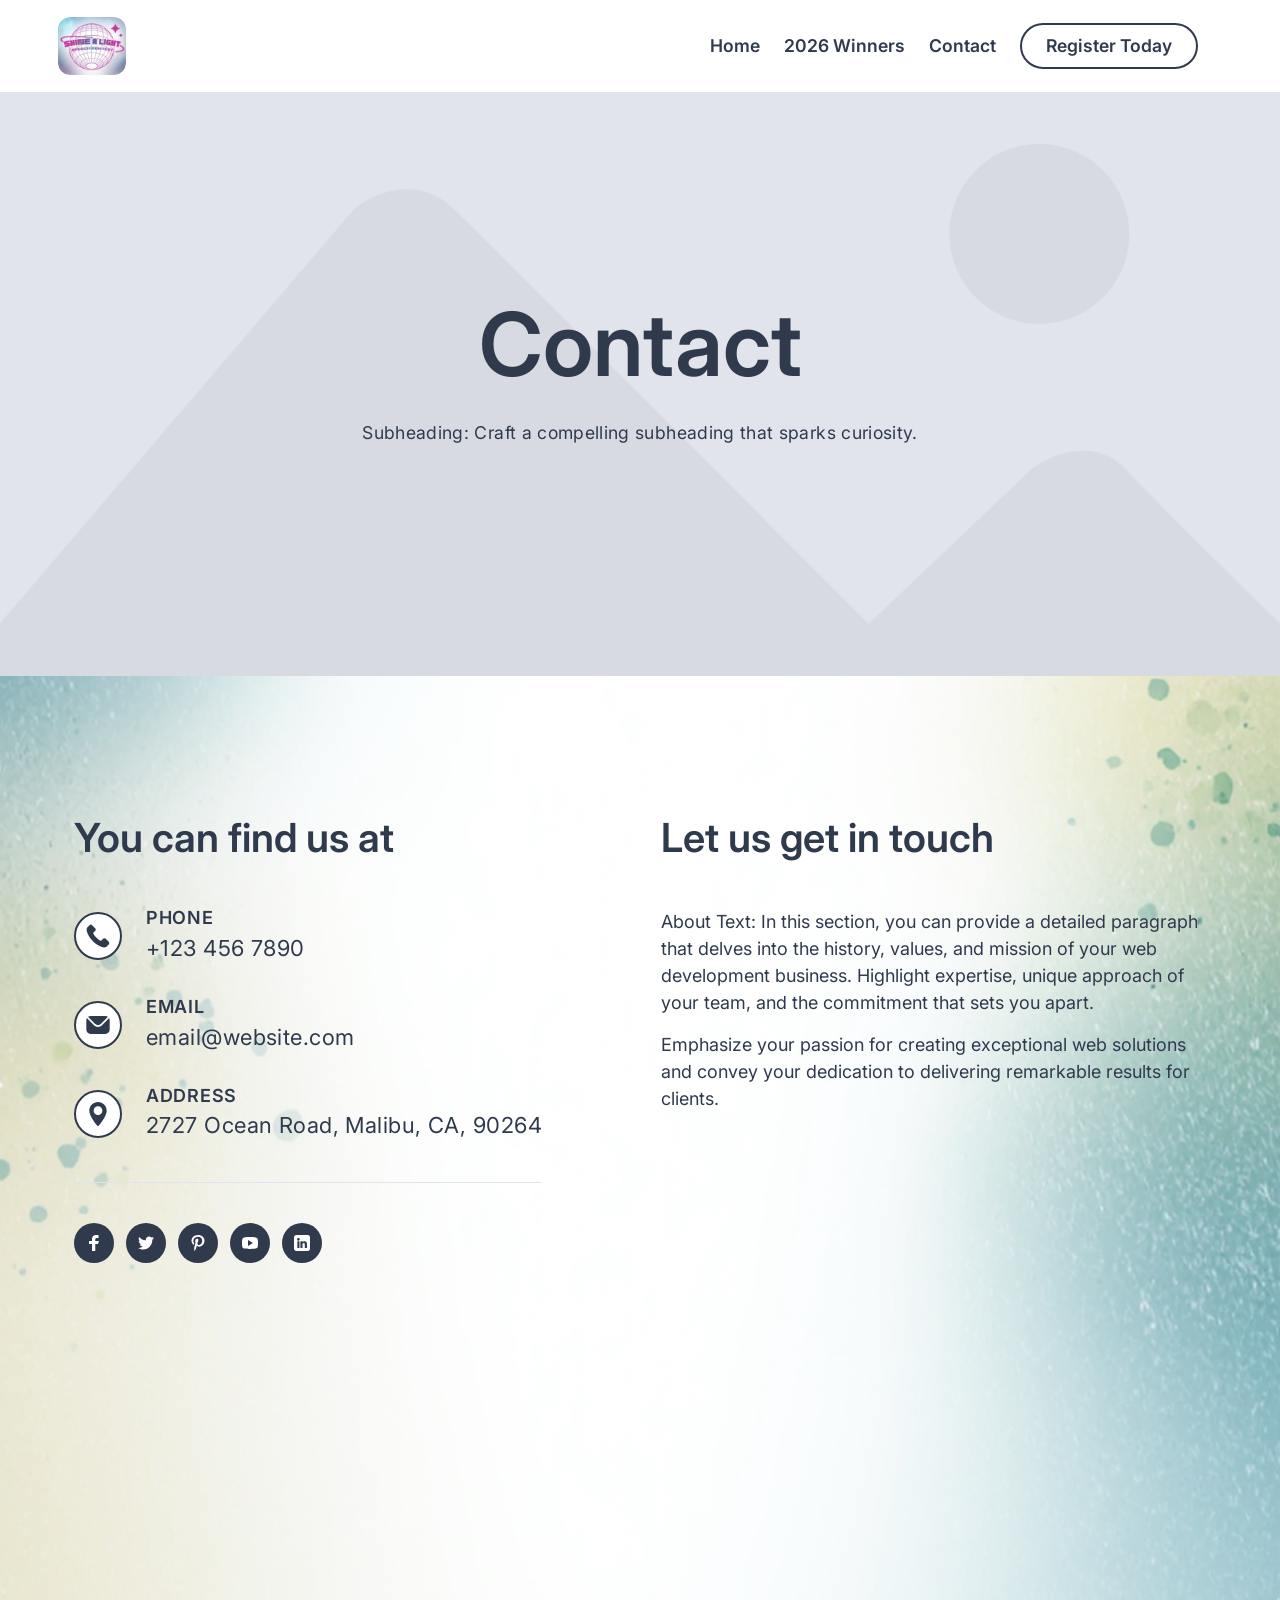
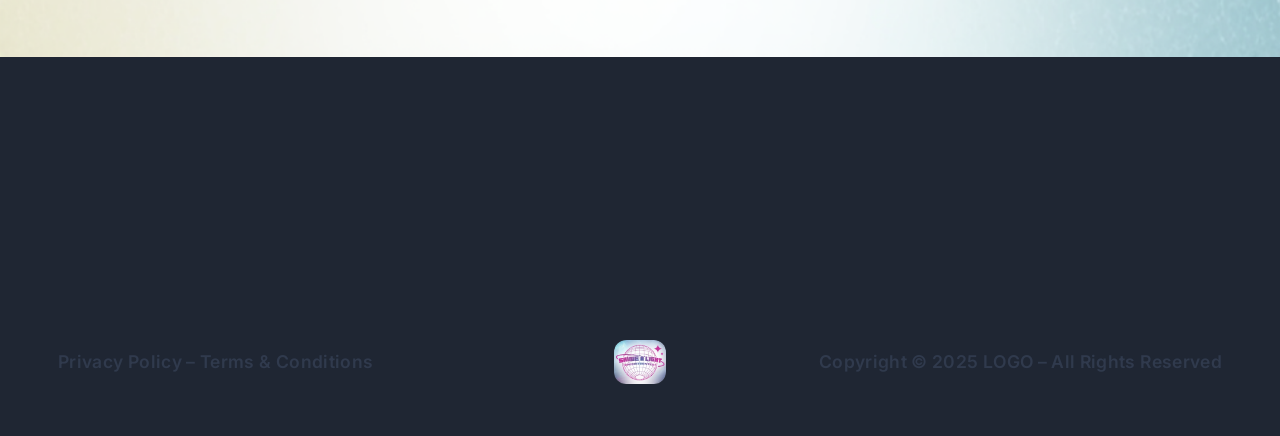
==== contact.html @ bc873f7a "Initial commit" ====
<!DOCTYPE html>
<html lang="en">

<head>
  <meta charset="UTF-8" />
  <meta name="viewport" content="width=device-width, initial-scale=1.0" />
  <link rel="icon" type="image/png" href="img/favicon.png" />
  <title>CONTACT</title>
  <link rel="stylesheet" href="css/style.css" />
</head>

<body>
  <div class="wrapper">
    <header class="header">
      <div class="header__container">
        <a href="index.html" class="header__logo logo"><img src="img/logo.png" alt="2026 Shine A Light Speech Contest" /></a>
        <div class="header__navigation">
          <div class="header__menu menu">
            <nav class="menu__body">
              <nav class="menu__body">
                <ul class="menu__list">
                  <li class="menu__item"><a href="index.html" class="menu__link">Home</a></li>
                  <li class="menu__item"><a href="winners.html" class="menu__link">2026 Winners</a></li>
                  <li class="menu__item"><a href="contact.html" class="menu__link">Contact</a></li>
                </ul>
                <a href="#" class="actions-header__button">Register Today</a>
              </nav>
          </div>
          <div class="header__actions actions-header">
            <button type="button" class="menu__icon icon-menu"><span></span></button>
          </div>
        </div>
      </div>
    </header>
    <main class="page">
      <section class="page__main main main_contact main_pages">
        <div class="main__container main__container_pages">
          <h1 class="main__title">Contact</h1>
          <div class="main__text main__text_pages">
            Subheading: Craft a compelling subheading that sparks curiosity.
          </div>
        </div>
      </section>
      <section class="page__contact contact">
        <div class="contact__container">
          <div class="contact__contacts">
            <h2 class="contact__title">You can find us at</h2>
            <div class="contact__connect connect-contact">
              <a type="tel:+1234567890" href="#" class="connect-contact__item">
                <div class="connect-contact__icon"><img src="img/contact/phone.svg" alt="ico" /></div>
                <div class="connect-contact__content">
                  <h3 class="connect-contant__type">Phone</h3>
                  <div class="connect-contact__label">+123 456 7890</div>
                </div>
              </a>
              <a type="mailto:email@website.com" href="#" class="connect-contact__item">
                <div class="connect-contact__icon"><img src="img/contact/email.svg" alt="ico" /></div>
                <div class="connect-contact__content">
                  <h3 class="connect-contant__type">Email</h3>
                  <div class="connect-contact__label">email@website.com</div>
                </div>
              </a>
              <a href="https://www.google.com/maps/place/Skill+Chart/@34.0349095,-118.6967567,942m/data=!3m2!1e3!4b1!4m6!3m5!1s0x80e81e35198c4237:0x9be35a11a754469a!8m2!3d34.0349051!4d-118.6941818!16s%2Fg%2F11vr04dx6l?hl=en&entry=ttu&g_ep=EgoyMDI1MDEwMS4wIKXMDSoASAFQAw%3D%3D"
                class="connect-contact__item">
                <div class="connect-contact__icon"><img src="img/contact/address.svg" alt="ico" /></div>
                <div class="connect-contact__content">
                  <h3 class="connect-contant__type">Address</h3>
                  <div class="connect-contact__label">2727 Ocean Road, Malibu, CA, 90264</div>
                </div>
              </a>
            </div>
            <div class="contact__links">
              <a href="#" class="contact__link"><img src="img/contact/fb.svg" alt="icon" /></a>
              <a href="#" class="contact__link"><img src="img/contact/tw.svg" alt="icon" /></a>
              <a href="#" class="contact__link"><img src="img/contact/ig.svg" alt="icon" /></a>
              <a href="#" class="contact__link"><img src="img/contact/youtube.svg" alt="icon" /></a>
              <a href="#" class="contact__link"><img src="img/contact/in.svg" alt="icon" /></a>
            </div>
          </div>
          <div class="contact__info">
            <h2 class="contact__title">Let us get in touch</h2>
            <div class="contact__text">
              <p>
                About Text: In this section, you can provide a detailed paragraph that delves into the history,
                values, and mission of your web development business. Highlight expertise, unique approach of your
                team, and the commitment that sets you apart.
              </p>
              <p>
                Emphasize your passion for creating exceptional web solutions and convey your dedication to delivering
                remarkable results for clients.
              </p>
            </div>
          </div>
        </div>
      </section>
      <section class="page__map map">
        <iframe
          src="https://www.google.com/maps/embed?pb=!1m14!1m8!1m3!1d16411.20345240449!2d-118.6941818!3d34.0349051!3m2!1i1024!2i768!4f13.1!3m3!1m2!1s0x80e81e35198c4237%3A0x9be35a11a754469a!2sSkill%20Chart!5e1!3m2!1sen!2sua!4v1736237616553!5m2!1sen!2sua"
          width="600" height="450" style="border: 0" allowfullscreen="" loading="lazy"
          referrerpolicy="no-referrer-when-downgrade"></iframe>
      </section>
    </main>
    <footer class="footer">
      <div class="footer__container">
        <a href="#" class="footer__policy">Privacy Policy – Terms & Conditions</a>
        <a href="index.html" class="footer__logo logo"><img src="img/logo.png" alt="Shine A Light" /></a>
        <div class="footer__copyright">Copyright © 2025 LOGO – All Rights Reserved</div>
      </div>
    </footer>
  </div>
  <script src="js/script.js"></script>
</body>

</html>
---- css/style.css ----
@import url("reset.css");

@import url("https://fonts.googleapis.com/css?family=Inter:regular,500,600,700&display=swap");

/* ************COMMON************ */

.logo {
  font-weight: 700;
  font-size: 2.25rem;
}

.logo img {
  display: block;
  height: auto;
  max-height: 4.25rem;
  max-width: 4.25rem;
  width: auto;
  object-fit: contain;
  border-radius: 0.75rem;
  -webkit-mask-image: radial-gradient(
    ellipse 96% 96% at 50% 50%,
    #000 58%,
    rgba(0, 0, 0, 0.5) 80%,
    transparent 100%
  );
  mask-image: radial-gradient(
    ellipse 96% 96% at 50% 50%,
    #000 58%,
    rgba(0, 0, 0, 0.5) 80%,
    transparent 100%
  );
  -webkit-mask-repeat: no-repeat;
  mask-repeat: no-repeat;
  -webkit-mask-size: 100% 100%;
  mask-size: 100% 100%;
  filter: drop-shadow(0 0 10px rgba(255, 255, 255, 0.9))
    drop-shadow(0 0 24px rgba(168, 85, 247, 0.12));
}

.footer__logo img {
  max-height: 3.25rem;
  max-width: 3.25rem;
  margin: 0 auto;
}

html {
  min-height: 100%;
}

body {
  min-height: 100%;
  font-family: "Inter", sans-serif;
  font-size: 1.1rem;
  color: #303a4d;
  background-color: #1f2633;
  background-image: url("../img/home/background.png");
  background-position: center top;
  background-size: cover;
  background-repeat: no-repeat;
  background-attachment: fixed;
}

@media (max-width: 47.999rem) {
  body {
    background-attachment: scroll;
  }
}

[class*="__container"] {
  max-width: 72.624rem;
  margin: 0 auto;
  padding: 0 0.938rem;
}

.button {
  font-weight: 600;
  display: inline-block;
  padding: 0.75rem 1.5rem;
  border-radius: 30px;
  transition: all 0.3s;
  color: #fff;
  background-color: #303a4d;
}

.title {
  font-size: 3.5rem;
  font-weight: 600;
}

.wrapper {
  min-height: 100%;
  display: -webkit-box;
  display: -ms-flexbox;
  display: flex;
  -webkit-box-orient: vertical;
  -webkit-box-direction: normal;
  -ms-flex-direction: column;
  flex-direction: column;
  overflow: hidden;
}

/* ************HEADER************ */

.header {
  position: absolute;
  top: 0;
  left: 0;
  width: 100%;
  background: #fff;
  z-index: 1000;
}

.header__container {
  display: flex;
  align-items: center;
  justify-content: space-between;
  min-height: 5.75rem;
  flex-wrap: wrap;
  max-width: 74.624rem;
}

.header__logo {
  position: relative;
  z-index: 2;
  line-height: 0;
  font-size: 0;
}

.header__logo:focus-visible img {
  outline: 2px solid #303a4d;
  outline-offset: 2px;
}

.header__navigation {
  display: flex;
  align-items: center;
  gap: 1.5rem;
  flex-wrap: wrap;
}

.menu__body {
  display: flex;
  align-items: center;
  gap: 1.5rem;
}

.menu__link {
  font-weight: 600;
  position: relative;
}

.actions-header {
  display: flex;
  align-items: center;
  gap: 0.624rem;
}

.icon-menu {
  display: none;
}

.actions-header__button {
  font-weight: 600;
  display: inline-block;
  padding: 0.75rem 1.5rem;
  border: 2px solid #303a4d;
  border-radius: 30px;
  transition: all 0.3s;
  position: relative;
  z-index: 2;
}

/* ****************PAGES**************** */
.page__main {
  padding-bottom: 160px;
}

/* Home: breathing room before stacked sections (shows page background between bands) */
.page__main.main:not(.main_pages) {
  margin-bottom: clamp(1.25rem, 3vw, 2.5rem);
}

/* *****************HOME**************** */

.main {
  position: relative;
  overflow: hidden;
  min-height: 100vh;
  background-color: #1f2633;
}

/* Home hero video: slightly shorter than full viewport */
.main:not(.main_pages) {
  min-height: 88vh;
}

.main__media {
  position: absolute;
  inset: 0;
  z-index: 0;
}

.main__video {
  width: 100%;
  height: 100%;
  object-fit: cover;
  object-position: center;
}

.main__container {
  position: relative;
  z-index: 1;
  display: flex;
  flex-direction: column;
  justify-content: center;
  align-items: center;
  text-align: center;
  padding-top: 19.188rem;
}

.main:not(.main_pages) .main__container {
  align-items: flex-start;
  text-align: left;
  margin-left: 0.938rem;
  margin-right: auto;
}

.main:not(.main_pages) .main__title,
.main:not(.main_pages) .main__caption {
  color: #fff;
}

.main__caption {
  text-transform: uppercase;
  margin-bottom: 1rem;
  font-weight: 500;
}

.main__title {
  font-size: 5.5rem;
  font-weight: 600;
  margin-bottom: 2rem;
}

.main__title:has(+ .main__caption) {
  margin-bottom: 1rem;
}

.main__title + .main__caption {
  margin-bottom: 2rem;
}

.main__text {
  margin-bottom: 3.5rem;
  max-width: 33.375rem;
  line-height: 150%;
  letter-spacing: 0.02em;
}

.main__button {
  font-weight: 600;
  display: inline-block;
  padding: 1.25rem 3rem;
  border-radius: 30px;
  transition: all 0.3s;
  color: #fff;
  background-color: #303a4d;
  letter-spacing: 0.02em;
  font-size: 1.375rem;
  line-height: 110%;
}

.outro_home {
  background: url("../img/home/hero_placeholder.jpg") center / cover no-repeat;
}

/* **************** PHOTOWALL — horizontal carousel (home) **************** */
.page__photowall {
  margin-bottom: clamp(1.25rem, 3vw, 2.5rem);
  padding: 3rem 0 3.25rem;
  /* Mostly white; #303a4d only deepens toward the right */
  background: linear-gradient(
    118deg,
    #ffffff 0%,
    #ffffff 40%,
    #f3f5f7 62%,
    #c8ced6 78%,
    #5c6776 91%,
    #303a4d 100%
  );
  position: relative;
  overflow: hidden;
}

.photowall__title {
  text-align: center;
  margin: 0 auto 1.75rem;
  max-width: 74.624rem;
  padding: 0 1.25rem;
  color: #303a4d;
  font-size: clamp(1.75rem, 3.2vw, 2.5rem);
  font-weight: 600;
  line-height: 1.15;
}

.photowall__shell {
  position: relative;
  max-width: 74.624rem;
  margin: 0 auto;
  padding: 0 3.5rem;
  box-sizing: border-box;
}

.photowall__viewport {
  overflow-x: auto;
  overflow-y: hidden;
  scroll-snap-type: x mandatory;
  scroll-behavior: smooth;
  -webkit-overflow-scrolling: touch;
  scrollbar-width: none;
  border-radius: 12px;
}

.photowall__viewport::-webkit-scrollbar {
  display: none;
}

.photowall__track {
  display: flex;
  gap: 1rem;
  padding: 0.2rem 0;
}

.photowall__slide {
  position: relative;
  flex: 0 0 calc(25% - 0.75rem);
  min-width: 0;
  scroll-snap-align: start;
  scroll-snap-stop: always;
  border-radius: 10px;
  overflow: hidden;
  aspect-ratio: 1;
  box-shadow: 0 8px 28px rgba(0, 0, 0, 0.2);
  display: block;
  text-decoration: none;
  color: inherit;
  transition: box-shadow 0.35s ease, transform 0.35s ease;
}

@media (hover: hover) {
  .photowall__slide:hover {
    box-shadow:
      0 20px 48px rgba(0, 0, 0, 0.32),
      0 10px 24px rgba(48, 58, 77, 0.18),
      0 0 0 1px rgba(255, 255, 255, 0.12);
    transform: translateY(-4px) scale(1.02);
    z-index: 1;
  }

  .photowall__slide:hover .photowall__slide-hover {
    opacity: 1;
  }

  .photowall__slide:hover .photowall__slide-caption {
    transform: translateY(0);
  }

  .photowall__slide:hover img {
    transform: scale(1.06);
  }
}

.photowall__slide:focus-visible {
  outline: 3px solid #fff;
  outline-offset: 3px;
}

.photowall__slide:focus-visible .photowall__slide-hover {
  opacity: 1;
}

.photowall__slide:focus-visible .photowall__slide-caption {
  transform: translateY(0);
}

.photowall__slide img {
  width: 100%;
  height: 100%;
  object-fit: cover;
  display: block;
  transition: transform 0.45s ease;
}

.photowall__slide-hover {
  position: absolute;
  inset: 0;
  display: flex;
  align-items: flex-end;
  justify-content: center;
  text-align: center;
  padding: 1rem 0.75rem 1.1rem;
  background: linear-gradient(
    to top,
    rgba(48, 58, 77, 0.92) 0%,
    rgba(48, 58, 77, 0.45) 42%,
    transparent 72%
  );
  opacity: 0;
  transition: opacity 0.35s ease;
  pointer-events: none;
}

.photowall__slide-caption {
  font-weight: 600;
  font-size: clamp(0.78rem, 1.1vw, 0.95rem);
  line-height: 1.25;
  letter-spacing: 0.06em;
  text-transform: uppercase;
  color: #fff;
  text-shadow: 0 1px 12px rgba(0, 0, 0, 0.35);
  transform: translateY(10px);
  transition: transform 0.35s ease;
}

.photowall__arrow {
  position: absolute;
  top: 50%;
  transform: translateY(-50%);
  z-index: 2;
  width: 2.75rem;
  height: 2.75rem;
  border: none;
  border-radius: 50%;
  background: rgba(28, 28, 32, 0.78);
  color: #fff;
  font-size: 1.85rem;
  line-height: 1;
  padding-bottom: 0.15rem;
  cursor: pointer;
  display: flex;
  align-items: center;
  justify-content: center;
  transition: background 0.2s ease, opacity 0.2s ease;
}

.photowall__arrow:hover {
  background: rgba(28, 28, 32, 0.92);
}

.photowall__arrow--prev {
  left: 0.35rem;
}

.photowall__arrow--next {
  right: 0.35rem;
}

.photowall__arrow:disabled {
  opacity: 0.35;
  cursor: not-allowed;
}

.photowall__dots {
  display: flex;
  justify-content: center;
  flex-wrap: wrap;
  gap: 0.5rem;
  margin-top: 1.35rem;
  padding: 0 1rem;
}

.photowall__dot {
  width: 10px;
  height: 10px;
  border-radius: 50%;
  border: none;
  padding: 0;
  background: rgba(255, 255, 255, 0.42);
  cursor: pointer;
  transition: background 0.2s ease, transform 0.2s ease, box-shadow 0.2s ease;
}

.photowall__dot:hover {
  background: rgba(255, 255, 255, 0.88);
}

.photowall__dot[aria-current="true"] {
  background: #ffffff;
  box-shadow: 0 0 0 2px rgba(48, 58, 77, 0.35);
  transform: scale(1.15);
}

@media (max-width: 62.6875rem) {
  .photowall__slide {
    flex: 0 0 calc(33.333% - 0.67rem);
  }
}

@media (max-width: 47.999rem) {
  .page__photowall {
    padding: 2.25rem 0 2.75rem;
  }

  .photowall__title {
    margin-bottom: 1.25rem;
    padding: 0 0.938rem;
  }

  .photowall__shell {
    padding: 0 2.85rem;
  }

  .photowall__slide {
    flex: 0 0 min(20rem, 82vw);
    scroll-snap-align: center;
  }

  .photowall__arrow {
    width: 2.4rem;
    height: 2.4rem;
    font-size: 1.55rem;
  }
}

/* ************ABOUT (home section blocks) **************** */

.about__clip-svg {
  position: absolute;
  width: 0;
  height: 0;
  overflow: hidden;
}

.page__about {
  position: relative;
  overflow: hidden;
  background-color: #fff;
  border-top: 1px solid rgba(225, 228, 235, 0.9);
  border-bottom: 1px solid rgba(225, 228, 235, 0.9);
  margin-bottom: clamp(1.25rem, 3vw, 2.5rem);
}

.page__about + .page__about {
  border-top: none;
}

/* WHO CAN JOIN: full band behind text + image curve (all non-photo area) */
.page__about.about--media-left {
  background-color: #303a4d;
  border-top-color: rgba(255, 255, 255, 0.12);
  border-bottom-color: rgba(255, 255, 255, 0.12);
}

/* Image on the left; curve on the image’s right edge (mirror of default about) */
.about--media-left .about__visual {
  right: auto;
  left: 0;
}

.about--media-left .about__image {
  -webkit-clip-path: url(#about-curve-split-mirror);
  clip-path: url(#about-curve-split-mirror);
}

.about--media-left .about__text-panel {
  margin-left: auto;
  padding-top: 1.5rem;
  padding-bottom: 1.5rem;
  padding-left: clamp(1rem, 3vw, 1.75rem);
  padding-right: max(0.75rem, calc((100vw - 72.624rem) / 2 + 0.938rem - 1.5rem));
  color: #fff;
}

.about--media-left .about__title,
.about--media-left .about__text,
.about--media-left .about__list {
  color: #fff;
}

.about--media-left .about__list li::before {
  background-color: #fff;
}

.about--media-left .about__button {
  color: #fff;
  background-color: transparent;
  border: 2px solid #fff;
}

.about--media-left .about__button:hover {
  color: #303a4d;
  background-color: #fff;
}

.about__split {
  position: relative;
  display: flex;
  align-items: center;
  min-height: clamp(13rem, 32vh, 24rem);
  max-width: 100%;
}

.about__text-panel {
  position: relative;
  z-index: 1;
  box-sizing: border-box;
  /* Wider than before: was min(30rem, 46vw); 30rem capped lines too early on large screens */
  max-width: min(42rem, 46vw);
  padding-top: 1.25rem;
  padding-bottom: 1.25rem;
  /* Nudge block left vs site grid */
  padding-left: max(0.75rem, calc((100vw - 72.624rem) / 2 + 0.938rem - 1.5rem));
  padding-right: 1.5rem;
}

.about__visual {
  position: absolute;
  top: 0;
  right: 0;
  bottom: 0;
  width: min(58%, 52.5rem);
}

.about__image {
  width: 100%;
  height: 100%;
  -webkit-clip-path: url(#about-curve-split);
  clip-path: url(#about-curve-split);
}

.about__image img {
  width: 100%;
  height: 100%;
  object-fit: cover;
  object-position: center;
}

.about__title {
  margin-bottom: 0.5rem;
  font-size: clamp(1.75rem, 3.2vw, 2.5rem);
  line-height: 1.15;
}

.about__text {
  letter-spacing: 0.02em;
  line-height: 1.5;
  margin-bottom: 1.25rem;
  width: 100%;
  text-align: left;
}

.about__text p:not(:last-child) {
  margin-bottom: 0.75rem;
}

.about__list {
  margin: 0;
  padding: 0;
  list-style: none;
  display: flex;
  flex-direction: column;
  gap: 0.5rem;
}

.about__list li {
  display: flex;
  align-items: flex-start;
  gap: 0.65rem;
  padding: 0;
}

.about__list li::before {
  content: "";
  flex: 0 0 auto;
  width: 0.375rem;
  height: 0.375rem;
  margin-top: 0.55em;
  border-radius: 50%;
  background-color: #303a4d;
}

/* ************** 2026 WINNERS HERO (winners.html) **************** */

.main_winners {
  background:
    linear-gradient(to top, rgba(16, 20, 28, 0.88) 0%, rgba(16, 20, 28, 0.42) 42%, transparent 72%),
    url("../img/winners/winners_2026_group.png") center / cover no-repeat;
}

.main_winners .main__container_pages {
  box-sizing: border-box;
  min-height: 676px;
  justify-content: center;
  padding-top: clamp(13rem, 32vh, 19rem);
  padding-bottom: 2.75rem;
}

.main_winners .main__title,
.main_winners .main__text_pages {
  color: #fff;
  text-shadow: 0 1px 3px rgba(0, 0, 0, 0.45);
}

.services {
  background-color: #e1e4eb;
}

.services__container {
  padding-top: 8.75rem;
  padding-bottom: 8.75rem;
}

.services__title {
  text-align: center;
  margin-bottom: 5rem;
}

.services__row {
  display: grid;
  grid-template-columns: repeat(3, 1fr);
  gap: 1.5rem;
}

.item-services {
  display: flex;
  flex-direction: column;
  align-items: start;
  min-height: 100%;
}

.item-services__image {
  margin-bottom: 2rem;
  max-width: 360px;
  height: 421px;
}

.item-services__image img {
  max-width: 100%;
  height: 100%;
  object-fit: cover;
  border-radius: 16px;
}

.item-services__title {
  font-size: 1.5rem;
  font-weight: 600;
  margin-bottom: 0.75rem;
}

.item-services__text {
  max-width: 21.5rem;
  line-height: 150%;
  margin-bottom: 2rem;
  flex-grow: 1;
  letter-spacing: 0.02em;
}

.item-services__button {
  background-color: inherit;
  border: 2px solid #303a4d;
  color: #303a4d;
}

.outro_services {
  background: url("../img/services/hero_placeholder.jpg") center / cover no-repeat;
}

/* ************TESTIMONIAL**************** */

.testimonial__container {
  display: flex;
  justify-content: center;
  align-items: center;
  text-align: center;
  flex-direction: column;
  padding-top: 8.75rem;
  padding-bottom: 8.75rem;
}

.testiomonial__caption {
  margin-bottom: 4rem;
  font-weight: 600;
  text-transform: uppercase;
}

.testimonial__title {
  margin-bottom: 4rem;
  font-size: 2rem;
  max-width: 40.75rem;
  line-height: 136%;
  font-weight: 500;
}

.item-testimonial__image {
  max-width: 64px;
  margin: 0 auto;
  margin-bottom: 1.063rem;
  height: 64px;
}

.item-testimonial__image img {
  width: 100%;
  height: 100%;
  object-fit: cover;
  border-radius: 50%;
}

.item-testimonial__title {
  margin-bottom: 0.25rem;
  font-weight: 600;
}

.item-testimonial__caption {
  font-size: 0.938rem;
}

/* ****************OUTRO**************** */

.outro__container {
  padding-top: 8.75rem;
  padding-bottom: 8.75rem;
  display: flex;
  flex-direction: column;
  justify-content: center;
  align-items: center;
  text-align: center;
}

.outro__title {
  margin-bottom: 1.25rem;
}

.outro__text {
  max-width: 33.625rem;
  line-height: 150%;
  margin-bottom: 2.5rem;
  letter-spacing: 0.02em;
}

.outro__button {
  padding: 1.25rem 3rem;
}

/* ****************FOOTER**************** */

.footer {
  line-height: 150%;
}

.footer__container {
  padding-top: 3.25rem;
  padding-bottom: 3.25rem;
  max-width: 74.624rem;
  display: grid;
  grid-template-columns: 1fr auto 1fr;
  align-items: center;
}

.footer__policy {
  font-weight: 600;
  letter-spacing: 0.02em;
  justify-self: start;
}

.footer__logo {
  justify-self: center;
}

.footer__copyright {
  font-weight: 600;
  letter-spacing: 0.02em;
  justify-self: end;
}

/* ****************ABOUT PAGE**************** */
.main__text_pages {
  max-width: 37.5rem;
}

.main__container_pages {
  padding-top: 300px;
}

.main_pages {
  min-height: 676px !important;
}

/* ****************SERVICES PAGE**************** */
.services-page__container {
  padding-top: 160px;
}

.services-page__item {
  margin-bottom: 132px;
}

.services-page__item:not(:last-child) {
  padding-bottom: 132px;
  margin-bottom: 132px;
  border-bottom: 1px solid rgba(48, 58, 77, 0.4);
}

.services-page__column {
  display: flex;
  align-items: center;
  gap: 97px;
}

.services-page__title {
  margin-bottom: 24px;
}

.services-page__text {
  margin-bottom: 56px;
  max-width: 480px;
  font-size: 18px;
  line-height: 150%;
  letter-spacing: 0.02em;
}

.services-page__text p:not(:last-child) {
  margin-bottom: 20px;
}

.services-page__img {
  max-width: 552px;
  height: 614px;
}

.services-page__img img {
  width: 100%;
  height: 100%;
  object-fit: cover;
  border-radius: 16px;
}

/* **************** 2026 WINNERS (winners.html) **************** */
.winners-page {
  background-color: #fff;
}

.winners-page__container {
  max-width: 48rem;
  margin: 0 auto;
  padding: 4rem 0.938rem 8rem;
}

.winners-page__division {
  margin-bottom: 3.5rem;
}

.winners-page__division:last-child {
  margin-bottom: 0;
}

.winners-page__division-title {
  font-size: clamp(1.75rem, 3vw, 2.25rem);
  margin-bottom: 1.25rem;
  padding-bottom: 0.75rem;
  border-bottom: 2px solid #e1e4eb;
  color: #303a4d;
}

.winners-page__list {
  margin: 0;
  padding: 0;
  list-style: none;
}

.winners-page__list li {
  padding: 0.65rem 0;
  border-bottom: 1px solid rgba(225, 228, 235, 0.9);
  font-size: 1.05rem;
  line-height: 1.45;
  letter-spacing: 0.02em;
  color: #303a4d;
}

.winners-page__list li:last-child {
  border-bottom: none;
}

.winners-page__name {
  font-weight: 600;
}

.winners-page__award {
  font-weight: 500;
  color: #4a5568;
}

@media (max-width: 47.999rem) {
  .winners-page__container {
    padding-top: 3rem;
    padding-bottom: 5rem;
  }
}

/* ****************CONTACT PAGE****************/

.main_contact {
  background: url("../img/contact/background_placeholder.png") center / cover no-repeat;
}

.contact__container {
  display: flex;
  justify-content: space-between;
  gap: 109px;
  padding-top: 140px;
  padding-bottom: 140px;
}

.contact__title {
  margin-bottom: 48px;
  font-weight: 600;
  line-height: 110%;
  font-size: 40px;
}

.connect-contact {
  display: flex;
  flex-direction: column;
  align-items: start;
  row-gap: 32px;
  margin-bottom: 40px;
  padding-bottom: 40px;
  border-bottom: 1px solid #e1e4eb;
}

.connect-contact__item {
  display: inline-flex;
  align-items: center;
  gap: 24px;
}

.connect-contant__type {
  margin-bottom: 4px;
  font-size: 18px;
  font-weight: 600;
  letter-spacing: 0.04em;
  line-height: 110%;
  text-transform: uppercase;
}

.connect-contact__label {
  font-size: 22px;
  line-height: 150%;
  letter-spacing: 0.02em;
}

.contact__links {
  display: flex;
  align-items: center;
  gap: 12px;
}

.contact__text {
  max-width: 545px;
  font-size: 18px;
  line-height: 150%;
}

.contact__text p:not(:last-child) {
  margin-bottom: 15px;
}

iframe {
  width: 100vw;
  height: 482px;
  filter: grayscale(100%);
}

/* **************REVIEWS PAGE**************** */
.reviews__container {
  padding-top: 160px;
  padding-bottom: 160px;
}

.reviews__row {
  display: grid;
  grid-template-columns: repeat(3, 1fr);
  column-gap: 24px;
  row-gap: 96px;
}

.reviews__column {
  border: 1px solid #e1e4eb;
  border-radius: 8px;
}

.reviews__item {
  padding-top: 48px;
  padding-bottom: 56px;
  padding-right: 32px;
  padding-left: 32px;
}

.item-reviews {
  text-align: center;
  display: flex;
  flex-direction: column;
  justify-content: center;
  align-items: center;
}

.item-reviews__img {
  max-width: 46px;
  height: 36px;
  margin: 0 auto;
  margin-bottom: 46px;
}

.item-reviews__img img {
  width: 100%;
  height: 100%;
  object-fit: cover;
}

.item-reviews__text {
  margin-bottom: 40px;
  font-size: 18px;
  letter-spacing: 0.02em;
  line-height: 150%;
}

.item-reviews__author {
  font-weight: 600;
  font-size: 18px;
  letter-spacing: 0.01em;
  margin-bottom: 10px;
}

.item-reviews__geo {
  font-size: 14px;
  letter-spacing: 0.002em;
}

/* ******************PRICING PAGE******************** */
.pricing__container {
  padding-top: 140px;
  padding-bottom: 140px;
  display: flex;
  flex-direction: column;
  justify-content: center;
  align-items: center;
}

.pricing__caption {
  font-size: 24px;
  font-weight: 600;
  margin-bottom: 12px;
  letter-spacing: 4%;
}

.pricing__title {
  font-weight: 600;
  font-size: 72px;
  margin-bottom: 24px;
}

.pricing__text {
  font-size: 22px;
  letter-spacing: 2%;
  margin-bottom: 88px;
}

.pricing__row {
  display: flex;
  align-items: start;
  gap: 24px;
}

.pricing__column {
  border: 2px solid #e1e4eb;
  border-radius: 8px;
}

.pricing__item {
  padding: 40px;
  padding-bottom: 48px;
}

.item-pricing__info {
  padding-bottom: 32px;
  border-bottom: 1px solid #e1e4eb;
  margin-bottom: 32px;
}

.item-pricing__label {
  font-weight: 600;
  font-size: 18px;
  letter-spacing: 1%;
  margin-bottom: 16px;
}

.item-pricing__cost {
  font-size: 72px;
  font-weight: 600;
  margin-bottom: 16px;
}

.item-pricing__list {
  margin-bottom: 64px;
}

.item-pricing__item {
  display: flex;
  align-items: center;
  gap: 6px;
}

.item-pricing__item::before {
  content: "";
  background: url("../img/pricing/check.svg") 0 0 no-repeat;
  width: 16px;
  height: 18px;
}

.item-pricing__item:not(:last-child) {
  margin-bottom: 12px;
}

.item-pricing__button {
  display: inline-block;
  font-size: 22px;
  letter-spacing: 2%;
  font-weight: 600;
  color: #fff;
  padding: 20px 82px;
  background-color: #303a4d;
  border-radius: 64px;
}

.team {
  background-color: #e1e4eb;
}

.team__container {
  padding-top: 140px;
  padding-bottom: 140px;
  display: flex;
  flex-direction: column;
  justify-content: center;
  align-items: center;
}

.team__title {
  text-align: center;
  margin-bottom: 96px;
  max-width: 483px;
}

.team__row {
  display: grid;
  column-gap: 24px;
  row-gap: 96px;
  grid-template-columns: repeat(3, 1fr);
}

.team__item {
  display: flex;
  flex-direction: column;
  justify-content: center;
  align-items: center;
}

.item-team__img {
  max-width: 360px;
  height: 363px;
  margin-bottom: 40px;
}

.item-team__img img {
  width: 100%;
  height: 100%;
  border-radius: 8px;
  object-fit: cover;
}

.item-team__name {
  max-width: 186px;
  font-size: 32px;
  font-weight: 600;
  line-height: 120%;
  text-align: center;
  margin-bottom: 12px;
}

.item-team__role {
  display: flex;
  align-items: center;
  gap: 6px;
  margin-bottom: 26px;
  letter-spacing: 2%;
}

.item-team__role span {
  display: flex;
  align-items: center;
  gap: 6px;
}

.item-team__role span::after {
  content: "";
  background: url("../img/team/icons/star.svg") 0 0 no-repeat;
  width: 12px;
  height: 12px;
}

.item-team__text {
  font-size: 16px;
  text-align: center;
  letter-spacing: 2%;
  line-height: 150%;
  max-width: 328px;
  margin-bottom: 20px;
}

.item-team__icons {
  display: flex;
  align-items: center;
  gap: 12px;
}

/* *************FAQ PAGE************** */
.faqs__container {
  padding-top: 140px;
  padding-bottom: 140px;
}

.faqs__title {
  text-align: center;
  margin-bottom: 80px;
}

.spollers-faq__item {
  width: 100%;
}

.spollers-faq__item:not(:last-child) {
  margin-bottom: 24px;
}

.spollers-faq__button {
  display: inline-block;
  border: 2px solid #e1e4eb;
  display: flex;
  align-items: center;
  justify-content: space-between;
  width: 100%;
  border-radius: 8px;
}

.spollers-faq__button span {
  padding-left: 40px;
  padding-top: 32px;
  padding-bottom: 32px;
  font-weight: 600;
}

.spollers-faq__button img {
  padding-right: 34.5px;
}

.spollers-faq__text {
  max-height: 0;
  overflow: hidden;
  width: 100%;
  display: block;
}

.spollers-faq__item.active .spollers-faq__text {
  max-height: 1000px;
  max-height: calc(1000px + 16px);
}

.spollers-faq__item.active .spollers-faq__button {
  border-bottom: none;
  border-radius: 8px 8px 0px 0px;
}

.spollers-faq__item.active .spollers-faq__button span {
  padding-bottom: 32px;
}

.spollers-faq__item.active .spollers-faq__button img {
  transform: translate(-34px, 0px) rotate(180deg);
}

.spollers-faq__inner {
  padding-top: 20px;
  padding-left: 40px;
  border: 2px solid #e1e4eb;
  border-radius: 0px 0px 8px 8px;
  line-height: 150%;
  padding-bottom: 20px;
  border-top: none;
  padding-right: 100px;
}

/* ****************TEAM PAGE**************** */
.director__container {
  padding-top: 140px;
  padding-bottom: 140px;
  display: flex;
  align-items: center;
  gap: 96px;
}

.director__title {
  margin-bottom: 16px;
}

.director__role {
  font-size: 22px;
  letter-spacing: 2%;
  margin-bottom: 40px;
}

.director__text {
  letter-spacing: 2%;
  line-height: 150%;
  max-width: 480px;
}

.director__text p:not(:last-child) {
  margin-bottom: 20px;
}

.director__img {
  max-width: 552px;
  height: 614px;
}

.director__img img {
  width: 100%;
  height: 100%;
  object-fit: cover;
  border-radius: 16px;
}

/* ****************GALLERY**************** */
.gallery__container {
  padding-bottom: 140px;
  padding-top: 140px;
}

.gallery__row {
  display: grid;
  grid-template-columns: repeat(3, 1fr);
  column-gap: 24px;
  row-gap: 96px;
  margin-bottom: 96px;
  justify-items: center;
}

.gallery__item {
  max-width: 360px;
  height: 407px;
}

.gallery__item img {
  width: 100%;
  height: 100%;
  object-fit: cover;
  border-radius: 16px;
}

.gallery__paggination {
  display: flex;
  align-items: center;
  justify-content: center;
  align-items: center;
  gap: 42px;
}

.gallery__paggination button:first-child {
  transform: translate(0px, 5px);
}

.gallery__paggination button:last-child {
  transform: rotate(-180deg) translate(0px, 5px);
}

.gallery_active {
  color: #fff;
  padding: 10px 15px;
  background-color: #303a4d;
  border-radius: 100px;
  display: inline-block;
}

/* ****************RESOURCES**************** */
.resources__container {
  padding-top: 140px;
  padding-bottom: 140px;
  display: grid;
  grid-template-columns: repeat(3, 1fr);
  column-gap: 24px;
  row-gap: 96px;
  justify-items: center;
}

.resources__img {
  max-width: 360px;
  height: 330px;
  margin-bottom: 32px;
}

.resources__img img {
  width: 100%;
  height: 100%;
  object-fit: cover;
  border-radius: 12px;
}

.resources__title {
  font-weight: 600;
  font-size: 24px;
  margin-bottom: 12px;
}

.resources__text {
  letter-spacing: 2%;
  line-height: 150%;
  max-width: 243px;
  margin-bottom: 32px;
}

.resources__button {
  background-color: #fff;
  color: #303a4d;
  font-weight: 600;
  letter-spacing: 2%;
  border: 2px solid #303a4d;
  border-radius: 64px;
}

/* ****************ADAPTIVE**************** */

@media (max-width: 992px) {
  .services__row {
    grid-template-columns: 1fr;
    gap: 6rem;
    justify-items: center;
  }

  .item-services {
    text-align: center;
    align-items: center;
  }

  .page__main {
    padding-bottom: 80px;
  }

  .page__main.main:not(.main_pages) {
    margin-bottom: clamp(1rem, 2.5vw, 1.75rem);
  }

  .page__about {
    margin-bottom: clamp(1rem, 2.5vw, 1.75rem);
  }
}

@media (min-width: 47.999rem) {
  .menu__list {
    display: flex;
    align-items: center;
    gap: 1.5rem;
    flex-wrap: wrap;
  }
}

@media (max-width: 995px) {
  .item-pricing__button {
    font-size: 19px;
  }
}

@media (max-width: 62.6875rem) {
  .resources__container {
    padding-top: 70px;
    padding-bottom: 70px;
    grid-template-columns: repeat(2, 1fr);
  }

  .gallery__paggination {
    gap: 27px;
  }

  .gallery__row {
    grid-template-columns: repeat(2, 1fr);
  }

  .team__row {
    grid-template-columns: repeat(2, 1fr);
    row-gap: 30px;
  }

  .director__container {
    flex-direction: column;
    padding-top: 70px;
    padding-bottom: 70px;
    gap: 10px;
    text-align: center;
  }

  .item-pricing {
    padding: 20px;
    padding-bottom: 30px;
  }

  .pricing__title {
    font-size: 39px;
  }

  .pricing__text {
    margin-bottom: 25px;
  }

  .item-pricing__button {
    padding: 16px 42px;
  }

  .footer__container {
    display: flex;
    flex-direction: column;
    align-items: center;
    padding: 2rem;
  }

  .footer__policy,
  .footer__copyright {
    justify-self: center;
    text-align: center;
    margin: 0.5rem 0;
  }

  .footer__logo {
    margin-bottom: 1rem;
  }

  .services-page__column {
    gap: 30px;
    font-size: 15px;
  }

  .services-page__title {
    font-size: 29px;
  }

  .reviews__row {
    grid-template-columns: repeat(2, 1fr);
    row-gap: 30px;
    column-gap: 10px;
  }

  .reviews__item {
    padding-left: 20px;
    padding-right: 20px;
    padding-bottom: 20px;
    padding-top: 20px;
    display: inline-block;
  }

  .item-reviews__text {
    font-size: 16px;
  }

  .item-reviews__author {
    font-size: 16px;
  }
}

@media (max-width: 47.999rem) {
  .spollers-faq__item.active .spollers-faq__button img {
    transform: translate(-10px, -10px) rotate(180deg);
  }

  .spollers-faq__button span {
    padding-top: 15px;
    padding-left: 10px;
    padding-bottom: 15px;
    font-weight: 600;
    font-size: 14px;
  }

  .spollers-faq__button img {
    padding-right: 10px;
  }

  .spollers-faq__inner {
    font-size: 16px;
    padding-left: 10px;
    line-height: 130%;
  }

  .pricing__container {
    text-align: center;
    padding-top: 70px;
    padding-bottom: 70px;
  }

  .pricing__row {
    flex-direction: column;
    justify-content: center;
    align-items: center;
  }

  .item-pricing__button {
    font-size: 17px;
    padding: 15px 32px;
  }

  .reviews__container {
    padding-top: 80px;
    padding-bottom: 80px;
  }

  .icon-menu {
    display: block;
    position: relative;
    -webkit-box-flex: 0;
    -ms-flex: 0 0 1.875rem;
    flex: 0 0 1.875rem;
    width: 1.875rem;
    height: 1.125rem;
    cursor: pointer;
    z-index: 5;
  }

  .icon-menu span,
  .icon-menu::before,
  .icon-menu::after {
    content: "";
    -webkit-transition: all 0.3s ease 0s;
    -o-transition: all 0.3s ease 0s;
    transition: all 0.3s ease 0s;
    right: 0;
    position: absolute;
    width: 100%;
    height: 0.125rem;
    background-color: #000;
  }

  .icon-menu::before {
    top: 0;
  }

  .icon-menu::after {
    bottom: 0;
  }

  .contact__container {
    flex-direction: column;
    padding-top: 80px;
    gap: 50px;
    padding-bottom: 80px;
  }

  .icon-menu span {
    top: calc(50% - 0.0625rem);
  }

  .menu-open .icon-menu span {
    width: 0;
  }

  .menu-open .icon-menu::before {
    top: calc(50% - 0.0625rem);
    -webkit-transform: rotate(-45deg);
    -ms-transform: rotate(-45deg);
    transform: rotate(-45deg);
  }

  .menu-open .icon-menu::after {
    bottom: calc(50% - 0.0625rem);
    -webkit-transform: rotate(45deg);
    -ms-transform: rotate(45deg);
    transform: rotate(45deg);
  }

  .menu__body {
    background-color: #fff;
    position: fixed;
    top: 0;
    left: -100%;
    width: 100%;
    height: 100%;
    padding: 9.375rem 0.938rem 1.875rem 0.938rem;
    overflow: auto;
    flex-direction: column;
    row-gap: 5rem;
  }

  .menu__body::before {
    content: "";
    position: fixed;
    top: 0;
    left: -100%;
    width: 100%;
    min-height: 5.75rem;
    background-color: #fff;
    border-bottom: 1px solid #000;
    z-index: 2;
  }

  .menu-open .menu__body {
    left: 0;
  }

  .menu-open .menu__body::before {
    left: 0;
  }

  .menu__item {
    text-align: center;
  }

  .menu__item:not(:last-child) {
    margin-bottom: 1.563rem;
  }

  .menu__link {
    font-size: 2rem;
  }

  .actions-header__button {
    padding: 0.75rem;
  }

  .main__container {
    padding-top: 12.5rem;
  }

  .main__container_pages {
    padding-top: 290px;
  }

  .main__title {
    font-size: 3rem;
  }

  .title {
    font-size: 2rem;
  }

  .about__split {
    min-height: 0;
    padding-bottom: 2.5rem;
    flex-direction: column;
  }

  .about__text-panel {
    max-width: 100%;
    padding-top: 2.5rem;
    padding-bottom: 0.75rem;
    padding-left: 0.938rem;
    padding-right: 0.938rem;
  }

  .about__visual {
    position: relative;
    min-height: 18vh;
    margin: 0 -0.938rem;
    width: calc(100% + 1.876rem);
  }

  .about__image {
    min-height: 18vh;
    -webkit-clip-path: none;
    clip-path: none;
  }

  .about--media-left .about__text-panel {
    margin-left: 0;
    order: 2;
  }

  .about--media-left .about__visual {
    order: 1;
  }

  .about__content {
    display: flex;
    flex-direction: column;
    justify-content: center;
    align-items: center;
    text-align: center;
  }

  .services__container {
    padding-top: 4.375rem;
    padding-bottom: 4.375rem;
  }

  .testimonial__title {
    font-size: 1.5rem;
    margin-bottom: 2rem;
  }

  .testiomonial__caption {
    margin-bottom: 2rem;
  }

  .outro__container {
    padding-top: 4.375rem;
    padding-bottom: 4.375rem;
  }

  .logo {
    font-size: 1rem;
  }

  .services-page__column {
    flex-direction: column;
    justify-content: center;
    align-items: center;
    text-align: center;
    font-size: 20px;
    gap: 4rem;
  }
}

@media (max-width: 61.936rem) {
  .footer__container {
    flex-direction: column;
    justify-content: center;
    align-items: center;
    text-align: center;
    row-gap: 0.938rem;
  }

  .logo {
    font-size: 2rem;
  }
}

@media (max-width: 530px) {
  .reviews__row {
    grid-template-columns: 1fr;
  }

  .team__row {
    grid-template-columns: 1fr;
  }

  .gallery__row {
    grid-template-columns: 1fr;
  }

  .resources__container {
    grid-template-columns: 1fr;
  }
}
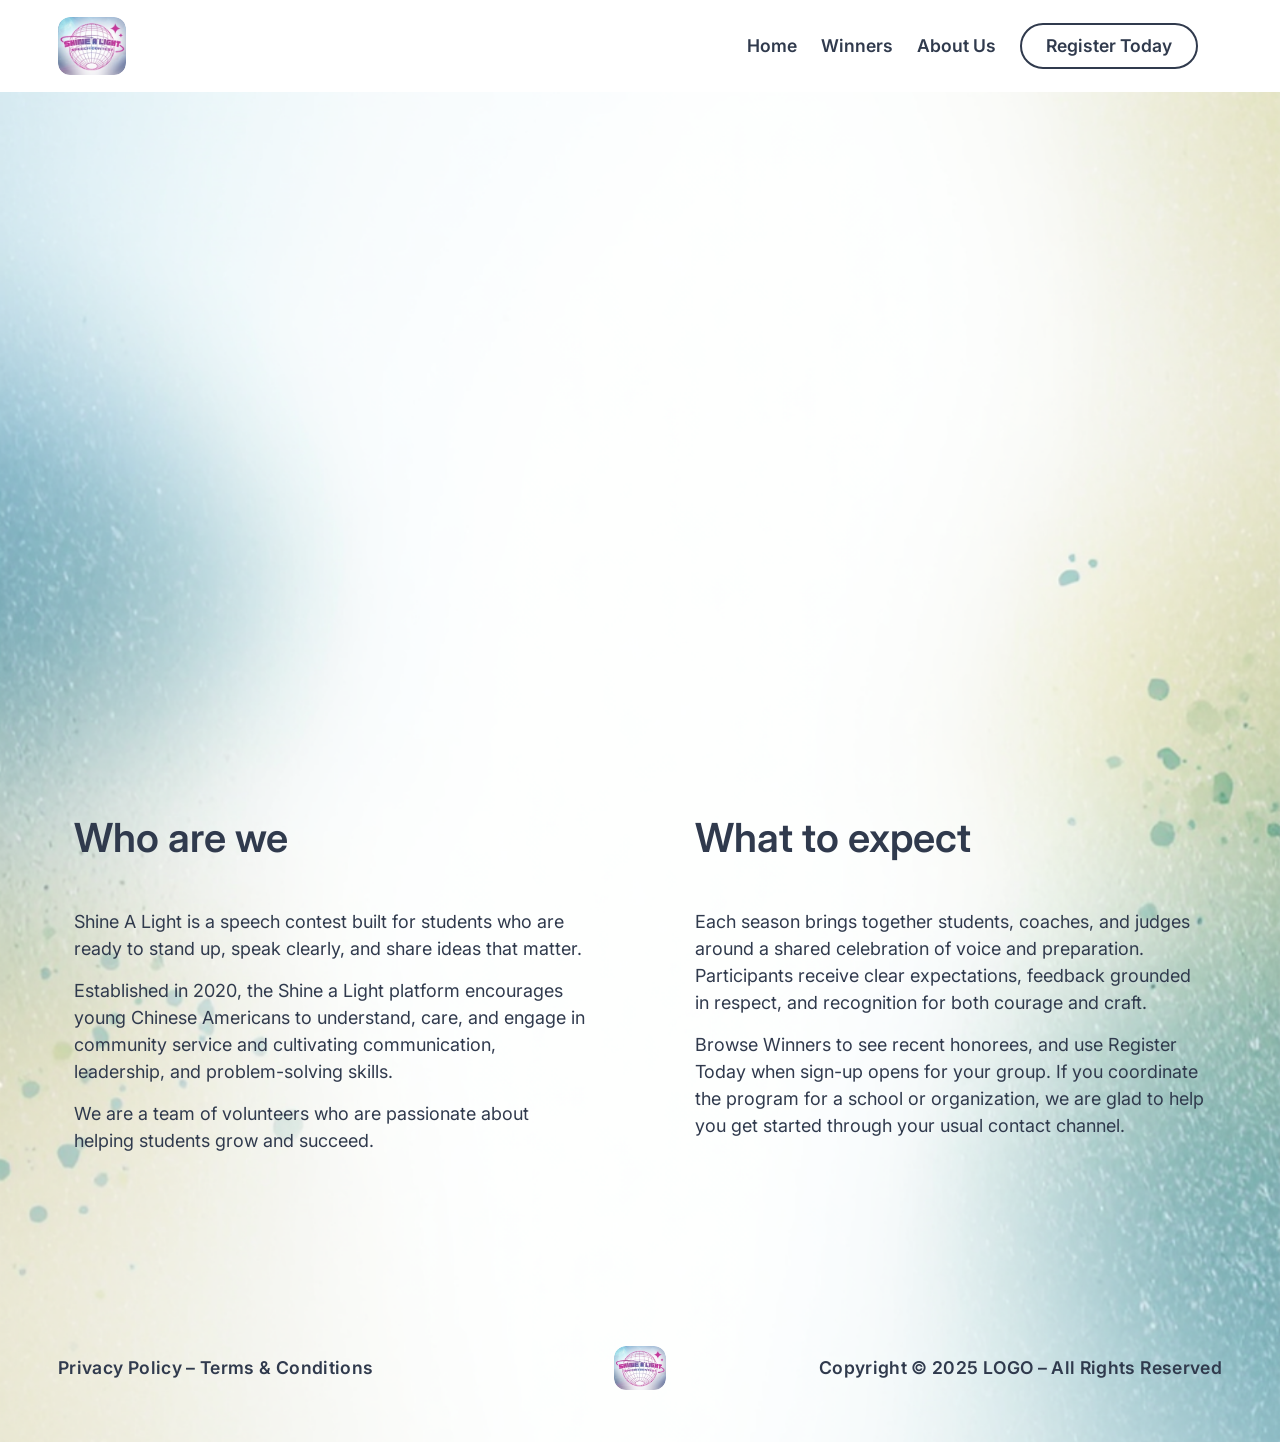
==== commit bff63b14: "adding about page and reorganize winners as table view" ====
--- a/contact.html
+++ b/contact.html
@@ -1,114 +1,84 @@
-<!DOCTYPE html>
-<html lang="en">
-
-<head>
-  <meta charset="UTF-8" />
-  <meta name="viewport" content="width=device-width, initial-scale=1.0" />
-  <link rel="icon" type="image/png" href="img/favicon.png" />
-  <title>CONTACT</title>
-  <link rel="stylesheet" href="css/style.css" />
-</head>
-
-<body>
-  <div class="wrapper">
-    <header class="header">
-      <div class="header__container">
-        <a href="index.html" class="header__logo logo"><img src="img/logo.png" alt="2026 Shine A Light Speech Contest" /></a>
-        <div class="header__navigation">
-          <div class="header__menu menu">
-            <nav class="menu__body">
-              <nav class="menu__body">
-                <ul class="menu__list">
-                  <li class="menu__item"><a href="index.html" class="menu__link">Home</a></li>
-                  <li class="menu__item"><a href="winners.html" class="menu__link">2026 Winners</a></li>
-                  <li class="menu__item"><a href="contact.html" class="menu__link">Contact</a></li>
-                </ul>
-                <a href="#" class="actions-header__button">Register Today</a>
-              </nav>
-          </div>
-          <div class="header__actions actions-header">
-            <button type="button" class="menu__icon icon-menu"><span></span></button>
-          </div>
-        </div>
-      </div>
-    </header>
-    <main class="page">
-      <section class="page__main main main_contact main_pages">
-        <div class="main__container main__container_pages">
-          <h1 class="main__title">Contact</h1>
-          <div class="main__text main__text_pages">
-            Subheading: Craft a compelling subheading that sparks curiosity.
-          </div>
-        </div>
-      </section>
-      <section class="page__contact contact">
-        <div class="contact__container">
-          <div class="contact__contacts">
-            <h2 class="contact__title">You can find us at</h2>
-            <div class="contact__connect connect-contact">
-              <a type="tel:+1234567890" href="#" class="connect-contact__item">
-                <div class="connect-contact__icon"><img src="img/contact/phone.svg" alt="ico" /></div>
-                <div class="connect-contact__content">
-                  <h3 class="connect-contant__type">Phone</h3>
-                  <div class="connect-contact__label">+123 456 7890</div>
-                </div>
-              </a>
-              <a type="mailto:email@website.com" href="#" class="connect-contact__item">
-                <div class="connect-contact__icon"><img src="img/contact/email.svg" alt="ico" /></div>
-                <div class="connect-contact__content">
-                  <h3 class="connect-contant__type">Email</h3>
-                  <div class="connect-contact__label">email@website.com</div>
-                </div>
-              </a>
-              <a href="https://www.google.com/maps/place/Skill+Chart/@34.0349095,-118.6967567,942m/data=!3m2!1e3!4b1!4m6!3m5!1s0x80e81e35198c4237:0x9be35a11a754469a!8m2!3d34.0349051!4d-118.6941818!16s%2Fg%2F11vr04dx6l?hl=en&entry=ttu&g_ep=EgoyMDI1MDEwMS4wIKXMDSoASAFQAw%3D%3D"
-                class="connect-contact__item">
-                <div class="connect-contact__icon"><img src="img/contact/address.svg" alt="ico" /></div>
-                <div class="connect-contact__content">
-                  <h3 class="connect-contant__type">Address</h3>
-                  <div class="connect-contact__label">2727 Ocean Road, Malibu, CA, 90264</div>
-                </div>
-              </a>
-            </div>
-            <div class="contact__links">
-              <a href="#" class="contact__link"><img src="img/contact/fb.svg" alt="icon" /></a>
-              <a href="#" class="contact__link"><img src="img/contact/tw.svg" alt="icon" /></a>
-              <a href="#" class="contact__link"><img src="img/contact/ig.svg" alt="icon" /></a>
-              <a href="#" class="contact__link"><img src="img/contact/youtube.svg" alt="icon" /></a>
-              <a href="#" class="contact__link"><img src="img/contact/in.svg" alt="icon" /></a>
-            </div>
-          </div>
-          <div class="contact__info">
-            <h2 class="contact__title">Let us get in touch</h2>
-            <div class="contact__text">
-              <p>
-                About Text: In this section, you can provide a detailed paragraph that delves into the history,
-                values, and mission of your web development business. Highlight expertise, unique approach of your
-                team, and the commitment that sets you apart.
-              </p>
-              <p>
-                Emphasize your passion for creating exceptional web solutions and convey your dedication to delivering
-                remarkable results for clients.
-              </p>
-            </div>
-          </div>
-        </div>
-      </section>
-      <section class="page__map map">
-        <iframe
-          src="https://www.google.com/maps/embed?pb=!1m14!1m8!1m3!1d16411.20345240449!2d-118.6941818!3d34.0349051!3m2!1i1024!2i768!4f13.1!3m3!1m2!1s0x80e81e35198c4237%3A0x9be35a11a754469a!2sSkill%20Chart!5e1!3m2!1sen!2sua!4v1736237616553!5m2!1sen!2sua"
-          width="600" height="450" style="border: 0" allowfullscreen="" loading="lazy"
-          referrerpolicy="no-referrer-when-downgrade"></iframe>
-      </section>
-    </main>
-    <footer class="footer">
-      <div class="footer__container">
-        <a href="#" class="footer__policy">Privacy Policy – Terms & Conditions</a>
-        <a href="index.html" class="footer__logo logo"><img src="img/logo.png" alt="Shine A Light" /></a>
-        <div class="footer__copyright">Copyright © 2025 LOGO – All Rights Reserved</div>
-      </div>
-    </footer>
-  </div>
-  <script src="js/script.js"></script>
-</body>
-
-</html>+<!DOCTYPE html>
+<html lang="en">
+
+<head>
+  <meta charset="UTF-8" />
+  <meta name="viewport" content="width=device-width, initial-scale=1.0" />
+  <link rel="icon" type="image/png" href="img/favicon.png" />
+  <title>About Us | Shine A Light Speech Contest</title>
+  <link rel="stylesheet" href="css/style.css" />
+</head>
+
+<body>
+  <div class="wrapper">
+    <header class="header">
+      <div class="header__container">
+        <a href="index.html" class="header__logo logo"><img src="img/logo.png" alt="2026 Shine A Light Speech Contest" /></a>
+        <div class="header__navigation">
+          <div class="header__menu menu">
+            <nav class="menu__body">
+                <ul class="menu__list">
+                  <li class="menu__item"><a href="index.html" class="menu__link">Home</a></li>
+                  <li class="menu__item"><a href="winners.html" class="menu__link">Winners</a></li>
+                  <li class="menu__item"><a href="contact.html" class="menu__link">About Us</a></li>
+                </ul>
+                <a href="#" class="actions-header__button">Register Today</a>
+              </nav>
+          </div>
+          <div class="header__actions actions-header">
+            <button type="button" class="menu__icon icon-menu"><span></span></button>
+          </div>
+        </div>
+      </div>
+    </header>
+    <main class="page">
+      <section class="page__main main main_contact main_pages" aria-label="About Us">
+        <div class="main__container main__container_pages"></div>
+      </section>
+      <section class="page__contact contact">
+        <div class="contact__container">
+          <div class="contact__contacts">
+            <h1 class="contact__title">Who are we</h1>
+            <div class="contact__text">
+              <p>
+                Shine A Light is a speech contest built for students who are ready to stand up, speak clearly, and share
+                ideas that matter.
+              </p>
+              <p>
+                Established in 2020, the Shine a Light platform encourages young Chinese Americans to understand, care, and engage in community service and cultivating communication, leadership, and problem-solving skills.
+              </p>
+              <p>
+                We are a team of volunteers who are passionate about helping students grow and succeed.
+              </p>
+            </div>
+          </div>
+          <div class="contact__info">
+            <h2 class="contact__title">What to expect</h2>
+            <div class="contact__text">
+              <p>
+                Each season brings together students, coaches, and judges around a shared celebration of voice and
+                preparation. Participants receive clear expectations, feedback grounded in respect, and recognition for
+                both courage and craft.
+              </p>
+              <p>
+                Browse <a href="winners.html">Winners</a> to see recent honorees, and use Register Today when
+                sign-up opens for your group. If you coordinate the program for a school or organization, we are glad
+                to help you get started through your usual contact channel.
+              </p>
+            </div>
+          </div>
+        </div>
+      </section>
+    </main>
+    <footer class="footer">
+      <div class="footer__container">
+        <a href="#" class="footer__policy">Privacy Policy – Terms & Conditions</a>
+        <a href="index.html" class="footer__logo logo"><img src="img/logo.png" alt="Shine A Light" /></a>
+        <div class="footer__copyright">Copyright © 2025 LOGO – All Rights Reserved</div>
+      </div>
+    </footer>
+  </div>
+  <script src="js/script.js"></script>
+</body>
+
+</html>
--- a/css/style.css
+++ b/css/style.css
@@ -940,53 +940,112 @@
 }
 
 .winners-page__container {
-  max-width: 48rem;
+  max-width: 72rem;
   margin: 0 auto;
   padding: 4rem 0.938rem 8rem;
 }
 
-.winners-page__division {
-  margin-bottom: 3.5rem;
-}
-
-.winners-page__division:last-child {
-  margin-bottom: 0;
-}
-
-.winners-page__division-title {
+.winners-page__matrix-heading {
   font-size: clamp(1.75rem, 3vw, 2.25rem);
-  margin-bottom: 1.25rem;
+  margin-bottom: 0.75rem;
   padding-bottom: 0.75rem;
   border-bottom: 2px solid #e1e4eb;
   color: #303a4d;
-}
-
-.winners-page__list {
-  margin: 0;
+  text-align: center;
+}
+
+.winners-page__caption {
+  position: absolute;
+  width: 1px;
+  height: 1px;
   padding: 0;
-  list-style: none;
-}
-
-.winners-page__list li {
-  padding: 0.65rem 0;
-  border-bottom: 1px solid rgba(225, 228, 235, 0.9);
+  margin: -1px;
+  overflow: hidden;
+  clip: rect(0, 0, 0, 0);
+  white-space: nowrap;
+  border: 0;
+}
+
+.winners-page__table-wrap {
+  overflow-x: auto;
+  -webkit-overflow-scrolling: touch;
+  margin: 0 -0.25rem;
+  padding: 0 0.25rem;
+}
+
+.winners-page__table {
+  width: 100%;
+  min-width: min(100%, 22rem);
+  border-collapse: collapse;
   font-size: 1.05rem;
   line-height: 1.45;
   letter-spacing: 0.02em;
   color: #303a4d;
 }
 
-.winners-page__list li:last-child {
-  border-bottom: none;
-}
-
-.winners-page__name {
-  font-weight: 600;
-}
-
-.winners-page__award {
+.winners-page__table--matrix {
+  min-width: 44rem;
+}
+
+.winners-page__table thead th {
+  text-align: left;
+  font-weight: 600;
+  color: #303a4d;
+  padding: 0.5rem 0.65rem 0.75rem;
+  border-bottom: 2px solid #e1e4eb;
+  vertical-align: bottom;
+}
+
+.winners-page__table--matrix thead th:first-child {
+  min-width: 12rem;
+}
+
+.winners-page__table tbody th[scope="row"] {
+  text-align: left;
   font-weight: 500;
   color: #4a5568;
+  padding: 0.65rem 0.65rem;
+  border-bottom: 1px solid rgba(225, 228, 235, 0.9);
+  vertical-align: top;
+  min-width: 11rem;
+}
+
+.winners-page__table tbody td {
+  padding: 0.65rem 0.65rem;
+  border-bottom: 1px solid rgba(225, 228, 235, 0.9);
+  vertical-align: top;
+}
+
+.winners-page__table tbody tr:last-child th,
+.winners-page__table tbody tr:last-child td {
+  border-bottom: none;
+}
+
+.winners-page__table--matrix thead th:first-child,
+.winners-page__table--matrix tbody th[scope="row"] {
+  position: sticky;
+  left: 0;
+  z-index: 1;
+  background-color: #fff;
+  box-shadow: 6px 0 12px -8px rgba(16, 20, 28, 0.18);
+}
+
+.winners-page__table--matrix thead th:first-child {
+  z-index: 2;
+}
+
+.winners-page__name {
+  font-weight: 600;
+}
+
+.winners-page__table--matrix .winners-page__name {
+  min-width: 8.5rem;
+}
+
+.winners-page__empty {
+  color: #a0aec0;
+  font-weight: 400;
+  text-align: left;
 }
 
 @media (max-width: 47.999rem) {
@@ -999,7 +1058,7 @@
 /* ****************CONTACT PAGE****************/
 
 .main_contact {
-  background: url("../img/contact/background_placeholder.png") center / cover no-repeat;
+  background: url("../img/about/hero.jpg") center / cover no-repeat;
 }
 
 .contact__container {
